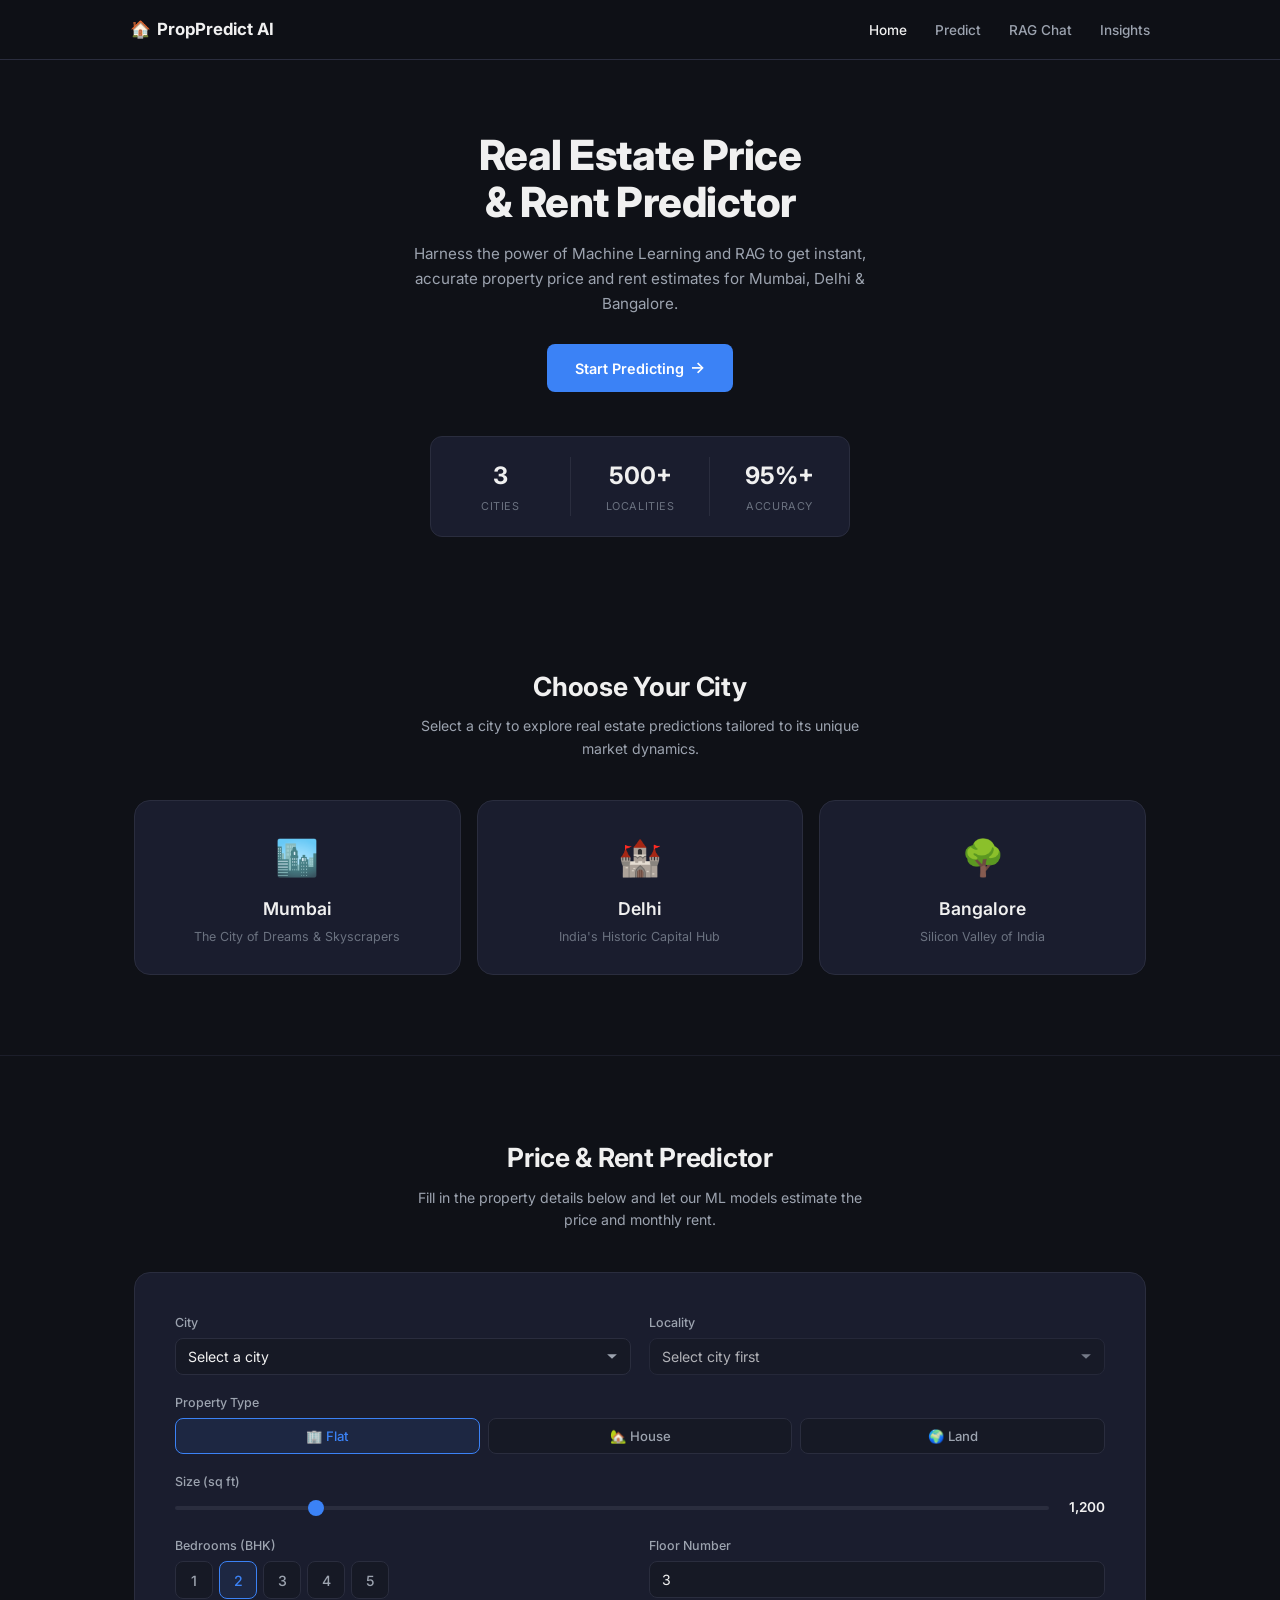
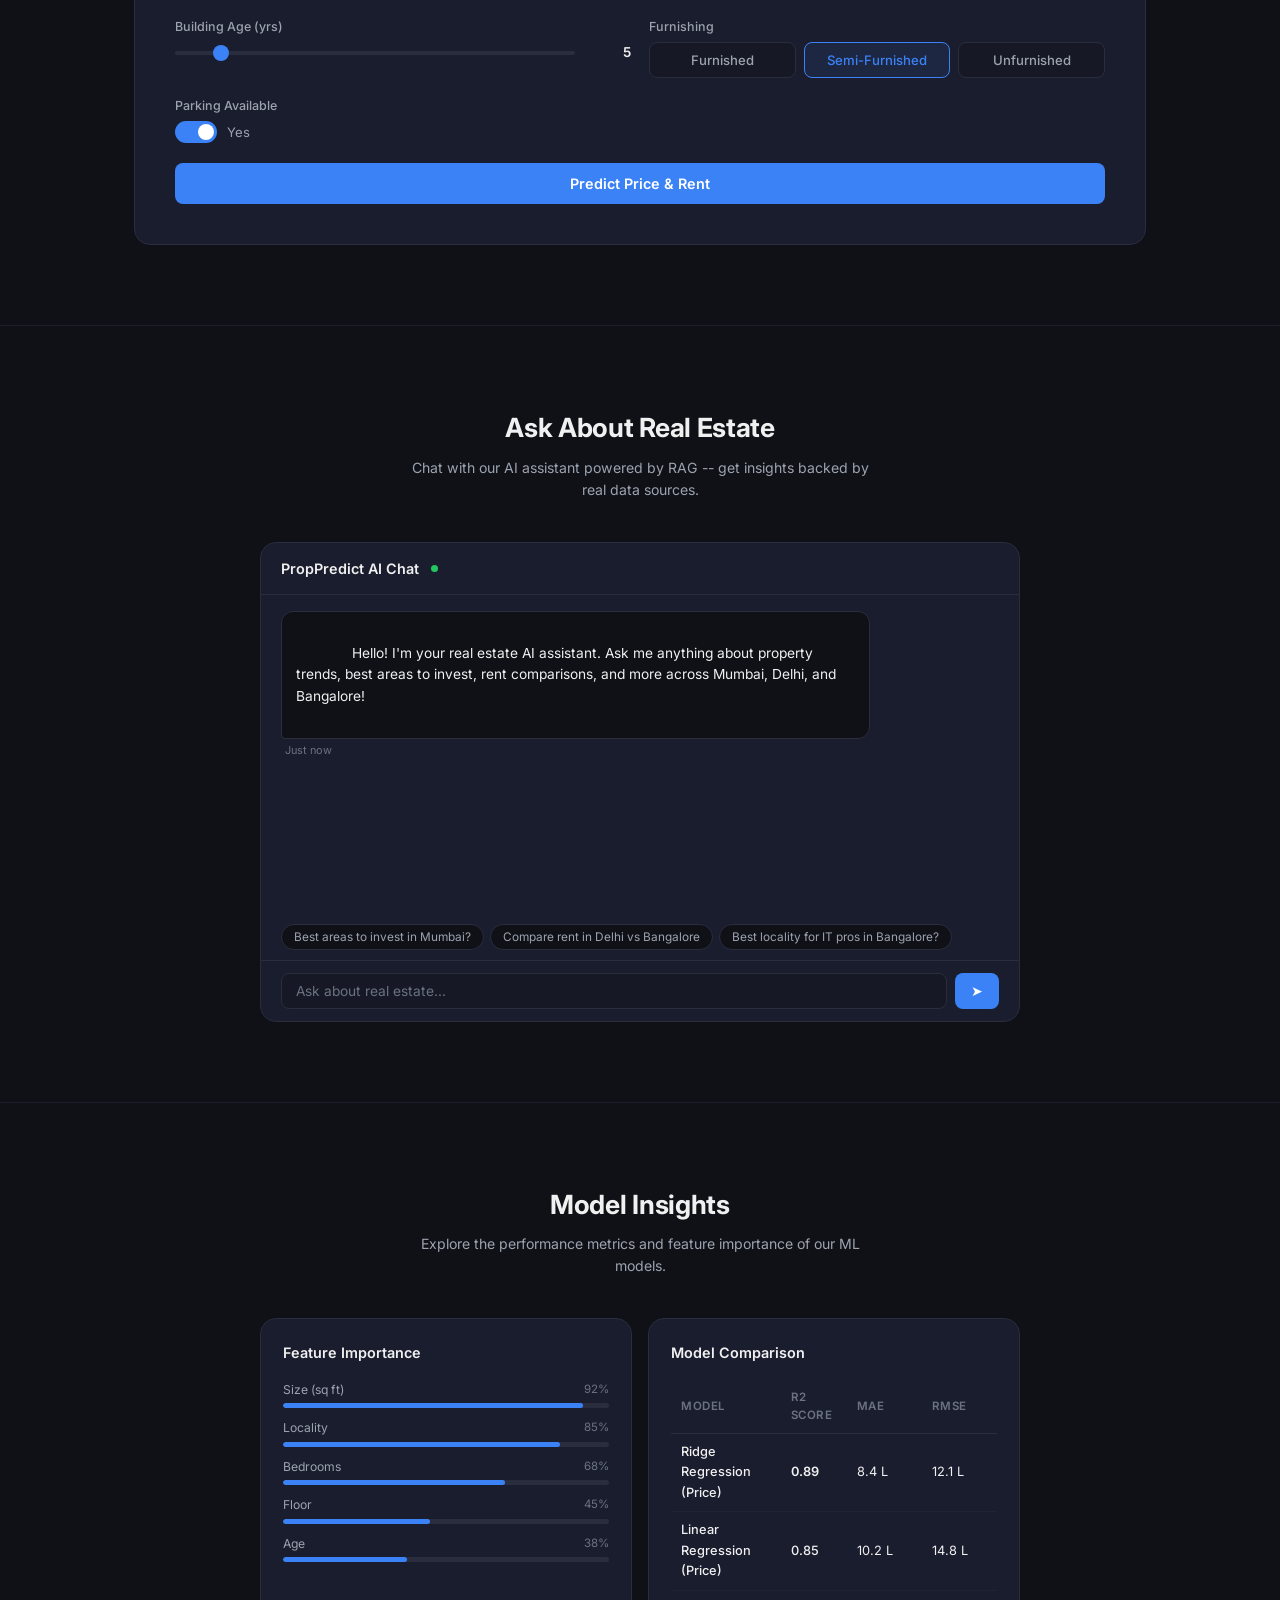
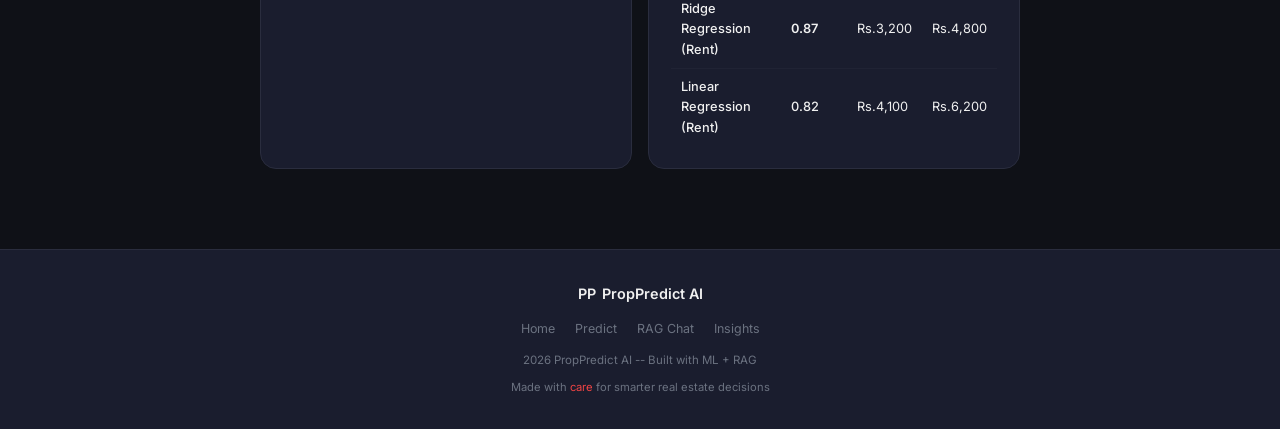
==== public/index.html @ f0f1009b "Updated project - removed old files, added new structure" ====
<!DOCTYPE html>
<html lang="en">
<head>
  <meta charset="UTF-8" />
  <meta name="viewport" content="width=device-width, initial-scale=1.0" />
  <title>PropPredict AI — Real Estate Price & Rent Predictor</title>
  <meta name="description" content="AI-powered real estate price and rent predictions for Mumbai, Delhi, and Bangalore using Machine Learning and RAG technology." />
  <link rel="stylesheet" href="style.css" />
  <link rel="icon" href="data:image/svg+xml,<svg xmlns='http://www.w3.org/2000/svg' viewBox='0 0 100 100'><text y='.9em' font-size='90'>🏠</text></svg>" />
</head>
<body>

  <!-- Animated Background Orbs -->
  <div class="bg-animated">
    <div class="bg-orb"></div>
    <div class="bg-orb"></div>
    <div class="bg-orb"></div>
  </div>

  <!-- ========== NAVIGATION ========== -->
  <nav class="navbar" id="navbar">
    <div class="nav-inner">
      <a href="#home" class="nav-logo">🏠 <span>PropPredict AI</span></a>
      <ul class="nav-links" id="navLinks">
        <li><a href="#home" class="active">Home</a></li>
        <li><a href="#predict">Predict</a></li>
        <li><a href="#chat">RAG Chat</a></li>
        <li><a href="#insights">Insights</a></li>
      </ul>
      <button class="nav-hamburger" id="navHamburger" aria-label="Toggle menu">
        <span></span><span></span><span></span>
      </button>
    </div>
  </nav>

  <!-- ========== HERO ========== -->
  <section class="hero" id="home">
    <div class="hero-content">

      <h1>
        <span class="gradient-text">Real Estate Price<br/>& Rent Predictor</span>
      </h1>
      <p>Harness the power of Machine Learning and RAG to get instant, accurate property price and rent estimates for Mumbai, Delhi &amp; Bangalore.</p>
      <a href="#predict" class="hero-cta">
        Start Predicting
        <span class="arrow">&rarr;</span>
      </a>
      <div class="hero-stats">
        <div class="hero-stat">
          <div class="number">3</div>
          <div class="label">Cities</div>
        </div>
        <div class="hero-stat">
          <div class="number">500+</div>
          <div class="label">Localities</div>
        </div>
        <div class="hero-stat">
          <div class="number">95%+</div>
          <div class="label">Accuracy</div>
        </div>
      </div>
    </div>
  </section>

  <!-- ========== CITY SELECTOR ========== -->
  <section class="section" id="cities">
    <div class="container">
      <h2 class="section-title reveal">Choose Your City</h2>
      <p class="section-subtitle reveal">Select a city to explore real estate predictions tailored to its unique market dynamics.</p>
      <div class="city-cards reveal">
        <div class="city-card" data-city="Mumbai">
          <span class="city-emoji">🏙️</span>
          <div class="city-name">Mumbai</div>
          <div class="city-tagline">The City of Dreams &amp; Skyscrapers</div>
        </div>
        <div class="city-card" data-city="Delhi">
          <span class="city-emoji">🏰</span>
          <div class="city-name">Delhi</div>
          <div class="city-tagline">India's Historic Capital Hub</div>
        </div>
        <div class="city-card" data-city="Bangalore">
          <span class="city-emoji">🌳</span>
          <div class="city-name">Bangalore</div>
          <div class="city-tagline">Silicon Valley of India</div>
        </div>
      </div>
    </div>
  </section>

  <!-- ========== PREDICTOR ========== -->
  <section class="section" id="predict">
    <div class="container">
      <h2 class="section-title reveal">Price & Rent Predictor</h2>
      <p class="section-subtitle reveal">Fill in the property details below and let our ML models estimate the price and monthly rent.</p>

      <div class="predictor-form glass reveal" style="padding: 40px; border-radius: var(--radius-xl);">
        <form id="predictForm" autocomplete="off">
          <div class="form-grid">

            <!-- City -->
            <div class="form-group">
              <label class="form-label" for="citySelect">City</label>
              <select class="form-select" id="citySelect" required>
                <option value="" disabled selected>Select a city</option>
                <option value="Mumbai">Mumbai</option>
                <option value="Delhi">Delhi</option>
                <option value="Bangalore">Bangalore</option>
              </select>
            </div>

            <!-- Locality -->
            <div class="form-group">
              <label class="form-label" for="localitySelect">Locality</label>
              <select class="form-select" id="localitySelect" required disabled>
                <option value="" disabled selected>Select city first</option>
              </select>
            </div>

            <!-- Property Type -->
            <div class="form-group full-width">
              <label class="form-label">Property Type</label>
              <div class="btn-group" id="propertyTypeGroup">
                <button type="button" class="btn-option active" data-value="Flat">🏢 Flat</button>
                <button type="button" class="btn-option" data-value="House">🏡 House</button>
                <button type="button" class="btn-option" data-value="Land">🌍 Land</button>
              </div>
            </div>

            <!-- Size -->
            <div class="form-group full-width">
              <label class="form-label">Size (sq ft)</label>
              <div class="range-wrap">
                <input type="range" class="range-slider" id="sizeSlider" min="500" max="5000" value="1200" step="50" />
                <span class="range-value" id="sizeValue">1200</span>
              </div>
            </div>

            <!-- Bedrooms -->
            <div class="form-group" id="bedroomsGroup">
              <label class="form-label">Bedrooms (BHK)</label>
              <div class="num-btn-group" id="bedroomsButtons">
                <button type="button" class="num-btn" data-value="1">1</button>
                <button type="button" class="num-btn active" data-value="2">2</button>
                <button type="button" class="num-btn" data-value="3">3</button>
                <button type="button" class="num-btn" data-value="4">4</button>
                <button type="button" class="num-btn" data-value="5">5</button>
              </div>
            </div>

            <!-- Floor Number (for Flat) -->
            <div class="form-group" id="floorGroup">
              <label class="form-label" for="floorInput">Floor Number</label>
              <input type="number" class="form-input" id="floorInput" min="0" max="30" value="3" placeholder="e.g. 3" />
            </div>

            <!-- Total Floors (for House) -->
            <div class="form-group" id="totalFloorsGroup" style="display:none">
              <label class="form-label">Total Floors</label>
              <div class="num-btn-group" id="totalFloorsButtons">
                <button type="button" class="num-btn" data-value="1">1</button>
                <button type="button" class="num-btn active" data-value="2">2</button>
                <button type="button" class="num-btn" data-value="3">3</button>
                <button type="button" class="num-btn" data-value="4">4</button>
              </div>
            </div>

            <!-- Age -->
            <div class="form-group" id="ageGroup">
              <label class="form-label">Building Age (yrs)</label>
              <div class="range-wrap">
                <input type="range" class="range-slider" id="ageSlider" min="0" max="50" value="5" step="1" />
                <span class="range-value" id="ageValue">5</span>
              </div>
            </div>

            <!-- Furnishing -->
            <div class="form-group" id="furnishingGroup">
              <label class="form-label">Furnishing</label>
              <div class="btn-group" id="furnishingButtons">
                <button type="button" class="btn-option" data-value="Furnished">Furnished</button>
                <button type="button" class="btn-option active" data-value="Semi-Furnished">Semi-Furnished</button>
                <button type="button" class="btn-option" data-value="Unfurnished">Unfurnished</button>
              </div>
            </div>

            <!-- Parking -->
            <div class="form-group" id="parkingGroup">
              <label class="form-label">Parking Available</label>
              <div class="toggle-switch-wrap">
                <div class="toggle-switch active" id="parkingToggle">
                  <div class="toggle-knob"></div>
                </div>
                <span class="toggle-label" id="parkingLabel">Yes</span>
              </div>
            </div>

          </div>

          <button type="submit" class="predict-btn" id="predictBtn">
            <div class="spinner"></div>
            <span class="btn-text">Predict Price &amp; Rent</span>
          </button>
        </form>

        <!-- Results -->
        <div class="results-container" id="resultsContainer">
          <div class="results-grid">
            <div class="result-card price">
              <div class="result-icon">💰</div>
              <div class="result-label">Estimated Price</div>
              <div class="result-value">Rs.<span id="priceResult">0</span> <span class="result-unit">Lakhs</span></div>
            </div>
            <div class="result-card rent">
              <div class="result-icon">🏠</div>
              <div class="result-label">Monthly Rent</div>
              <div class="result-value">Rs.<span id="rentResult">0</span></div>
            </div>
          </div>
          <div class="result-meta" id="resultMeta"></div>
        </div>
      </div>
    </div>
  </section>

  <!-- ========== RAG CHAT ========== -->
  <section class="section" id="chat">
    <div class="container">
      <h2 class="section-title reveal">Ask About Real Estate</h2>
      <p class="section-subtitle reveal">Chat with our AI assistant powered by RAG -- get insights backed by real data sources.</p>

      <div class="chat-container reveal">
        <div class="chat-header">
          PropPredict AI Chat
          <span class="status-dot"></span>
        </div>

        <div class="chat-messages" id="chatMessages">
          <div class="chat-message ai">
            <div class="message-bubble">
              Hello! I'm your real estate AI assistant. Ask me anything about property trends, best areas to invest, rent comparisons, and more across Mumbai, Delhi, and Bangalore!
            </div>
            <div class="message-time">Just now</div>
          </div>
        </div>

        <div class="typing-indicator" id="typingIndicator">
          <div class="typing-dots">
            <span></span><span></span><span></span>
          </div>
        </div>

        <div class="suggestion-chips" id="suggestionChips">
          <button class="suggestion-chip" data-question="Best areas to invest in Mumbai?">Best areas to invest in Mumbai?</button>
          <button class="suggestion-chip" data-question="Compare rent in Delhi vs Bangalore">Compare rent in Delhi vs Bangalore</button>
          <button class="suggestion-chip" data-question="Which locality in Bangalore for IT professionals?">Best locality for IT pros in Bangalore?</button>
        </div>

        <div class="chat-input-area">
          <input type="text" class="chat-input" id="chatInput" placeholder="Ask about real estate..." autocomplete="off" />
          <button class="chat-send" id="chatSend" aria-label="Send message">&#10148;</button>
        </div>
      </div>
    </div>
  </section>

  <!-- ========== INSIGHTS ========== -->
  <section class="section" id="insights">
    <div class="container">
      <h2 class="section-title reveal">Model Insights</h2>
      <p class="section-subtitle reveal">Explore the performance metrics and feature importance of our ML models.</p>

      <div class="insights-grid reveal">
        <!-- Feature Importance -->
        <div class="insight-card">
          <div class="insight-card-title">Feature Importance</div>
          <div class="feature-bar-list" id="featureBarList">
            <!-- Populated by JS -->
            <div class="feature-bar-item">
              <div class="feature-bar-label">
                <span class="feature-bar-name">Size (sq ft)</span>
                <span class="feature-bar-value">92%</span>
              </div>
              <div class="feature-bar-track"><div class="feature-bar-fill" data-width="92"></div></div>
            </div>
            <div class="feature-bar-item">
              <div class="feature-bar-label">
                <span class="feature-bar-name">Locality</span>
                <span class="feature-bar-value">85%</span>
              </div>
              <div class="feature-bar-track"><div class="feature-bar-fill" data-width="85"></div></div>
            </div>
            <div class="feature-bar-item">
              <div class="feature-bar-label">
                <span class="feature-bar-name">Bedrooms</span>
                <span class="feature-bar-value">68%</span>
              </div>
              <div class="feature-bar-track"><div class="feature-bar-fill" data-width="68"></div></div>
            </div>
            <div class="feature-bar-item">
              <div class="feature-bar-label">
                <span class="feature-bar-name">Floor</span>
                <span class="feature-bar-value">45%</span>
              </div>
              <div class="feature-bar-track"><div class="feature-bar-fill" data-width="45"></div></div>
            </div>
            <div class="feature-bar-item">
              <div class="feature-bar-label">
                <span class="feature-bar-name">Age</span>
                <span class="feature-bar-value">38%</span>
              </div>
              <div class="feature-bar-track"><div class="feature-bar-fill" data-width="38"></div></div>
            </div>
          </div>
        </div>

        <!-- Model Comparison -->
        <div class="insight-card">
          <div class="insight-card-title">Model Comparison</div>
          <div class="model-table-wrap">
            <table class="model-table" id="modelTable">
              <thead>
                <tr>
                  <th>Model</th>
                  <th>R2 Score</th>
                  <th>MAE</th>
                  <th>RMSE</th>
                </tr>
              </thead>
              <tbody>
                <tr>
                  <td class="model-name">Ridge Regression (Price)</td>
                  <td class="metric-good">0.89</td>
                  <td>8.4 L</td>
                  <td>12.1 L</td>
                </tr>
                <tr>
                  <td class="model-name">Linear Regression (Price)</td>
                  <td class="metric-ok">0.85</td>
                  <td>10.2 L</td>
                  <td>14.8 L</td>
                </tr>
                <tr>
                  <td class="model-name">Ridge Regression (Rent)</td>
                  <td class="metric-good">0.87</td>
                  <td>Rs.3,200</td>
                  <td>Rs.4,800</td>
                </tr>
                <tr>
                  <td class="model-name">Linear Regression (Rent)</td>
                  <td class="metric-ok">0.82</td>
                  <td>Rs.4,100</td>
                  <td>Rs.6,200</td>
                </tr>
              </tbody>
            </table>
          </div>
        </div>
      </div>
    </div>
  </section>

  <!-- ========== FOOTER ========== -->
  <footer class="footer">
    <div class="container">
      <div class="footer-inner">
        <div class="footer-brand">PP <span>PropPredict AI</span></div>
        <ul class="footer-links">
          <li><a href="#home">Home</a></li>
          <li><a href="#predict">Predict</a></li>
          <li><a href="#chat">RAG Chat</a></li>
          <li><a href="#insights">Insights</a></li>
        </ul>
        <div class="footer-copy">2026 PropPredict AI -- Built with ML + RAG</div>
        <div class="footer-love">Made with <span class="heart">care</span> for smarter real estate decisions</div>
      </div>
    </div>
  </footer>

  <!-- Toast Container -->
  <div class="toast-container" id="toastContainer"></div>

  <script src="script.js"></script>
</body>
</html>
---- public/style.css ----
/* ============================================
   PropPredict AI — Professional Dark + White
   Clean, minimal, no glow/gradients
   ============================================ */
@import url('https://fonts.googleapis.com/css2?family=Inter:wght@300;400;500;600;700;800&display=swap');

:root {
  --bg: #0f1117;
  --bg-card: #1a1d2e;
  --bg-card-hover: #20243a;
  --bg-input: #161925;
  --border: #2a2d3e;
  --border-hover: #3a3d4e;
  --text: #f0f0f0;
  --text-2: #9ca3af;
  --text-3: #6b7280;
  --accent: #3b82f6;
  --accent-hover: #2563eb;
  --accent-bg: rgba(59,130,246,0.1);
  --green: #22c55e;
  --yellow: #eab308;
  --red: #ef4444;
  --r-sm: 8px;
  --r-md: 12px;
  --r-lg: 16px;
  --nav-h: 60px;
  --max-w: 1060px;
  --tr: 0.18s ease;
}

*, *::before, *::after { margin:0; padding:0; box-sizing:border-box; }
html { scroll-behavior:smooth; scroll-padding-top:var(--nav-h); }

body {
  font-family:'Inter',-apple-system,BlinkMacSystemFont,sans-serif;
  background:var(--bg);
  color:var(--text);
  line-height:1.6;
  overflow-x:hidden;
}

::-webkit-scrollbar { width:5px; }
::-webkit-scrollbar-track { background:transparent; }
::-webkit-scrollbar-thumb { background:#2a2d3e; border-radius:3px; }

/* Hide animated bg orbs */
.bg-animated { position:fixed; inset:0; z-index:0; pointer-events:none; background:var(--bg); }
.bg-orb { display:none; }

/* Utility */
.container { max-width:var(--max-w); margin:0 auto; padding:0 24px; }
.section { position:relative; z-index:1; padding:80px 0; }
.section + .section { border-top:1px solid rgba(42,45,62,0.5); }
.section-title { font-size:1.65rem; font-weight:700; text-align:center; margin-bottom:8px; color:var(--text); letter-spacing:-0.3px; }
.section-subtitle { text-align:center; color:var(--text-2); font-size:0.88rem; margin-bottom:40px; max-width:480px; margin-left:auto; margin-right:auto; line-height:1.6; }

.reveal { opacity:0; transform:translateY(16px); transition:opacity 0.4s ease, transform 0.4s ease; }
.reveal.visible { opacity:1; transform:translateY(0); }

/* ========== NAVBAR ========== */
.navbar {
  position:fixed; top:0; left:0; right:0;
  height:var(--nav-h);
  background:rgba(15,17,23,0.92);
  border-bottom:1px solid var(--border);
  z-index:1000;
  display:flex; align-items:center;
  transition:background var(--tr);
}
.navbar.scrolled { background:rgba(15,17,23,0.98); }

.nav-inner {
  max-width:var(--max-w); margin:0 auto; padding:0 20px;
  width:100%; display:flex; align-items:center; justify-content:space-between;
}

.nav-logo {
  font-size:1.05rem; font-weight:700; color:var(--text);
  text-decoration:none; display:flex; align-items:center; gap:6px;
}
.nav-logo span { color:var(--text); }

.nav-links { display:flex; gap:28px; list-style:none; }
.nav-links a {
  color:var(--text-2); text-decoration:none; font-size:0.85rem;
  font-weight:500; transition:color var(--tr); padding:4px 0;
}
.nav-links a:hover, .nav-links a.active { color:var(--text); }

.nav-hamburger {
  display:none; flex-direction:column; gap:4px;
  cursor:pointer; background:none; border:none; padding:4px;
}
.nav-hamburger span { width:20px; height:2px; background:var(--text-2); }

/* ========== HERO ========== */
.hero {
  padding-top:calc(var(--nav-h) + 72px);
  padding-bottom:48px;
  text-align:center;
  position:relative; z-index:1;
}

.hero-content { max-width:600px; margin:0 auto; padding:0 20px; }

.hero-badge {
  display:inline-flex; align-items:center; gap:6px;
  padding:5px 14px; background:var(--accent-bg);
  border:1px solid rgba(59,130,246,0.25);
  border-radius:20px; font-size:0.75rem; font-weight:500; color:var(--accent);
  margin-bottom:20px;
}
.hero-badge .dot {
  width:6px; height:6px; background:var(--accent); border-radius:50%;
}

.hero h1, .gradient-text {
  font-size:2.6rem; font-weight:800; line-height:1.12;
  margin-bottom:16px; color:var(--text); letter-spacing:-0.5px;
  background:none; -webkit-text-fill-color:var(--text);
}

.hero p {
  font-size:0.95rem; color:var(--text-2); max-width:460px;
  margin:0 auto 28px; line-height:1.65;
}

.hero-cta {
  display:inline-flex; align-items:center; gap:6px;
  padding:11px 28px; background:var(--accent); color:#fff;
  font-weight:600; font-size:0.9rem; border:none; border-radius:var(--r-sm);
  cursor:pointer; text-decoration:none; transition:background var(--tr);
}
.hero-cta:hover { background:var(--accent-hover); }
.hero-cta .arrow { font-size:1rem; }

.hero-stats {
  display:flex; justify-content:center; gap:0; margin-top:44px;
  background:var(--bg-card); border:1px solid var(--border);
  border-radius:var(--r-md); padding:20px 0; max-width:420px; margin-left:auto; margin-right:auto;
}
.hero-stat {
  text-align:center; flex:1;
  border-right:1px solid var(--border);
}
.hero-stat:last-child { border-right:none; }
.hero-stat .number { font-size:1.5rem; font-weight:700; color:var(--text); }
.hero-stat .label { font-size:0.68rem; color:var(--text-3); margin-top:3px; text-transform:uppercase; letter-spacing:0.6px; }

/* ========== CITY CARDS ========== */
.city-cards { display:grid; grid-template-columns:repeat(3,1fr); gap:16px; }

.city-card {
  background:var(--bg-card); border:1px solid var(--border);
  border-radius:var(--r-lg); padding:28px 20px; text-align:center;
  cursor:pointer; transition:border-color var(--tr), background var(--tr);
}
.city-card:hover { border-color:var(--border-hover); background:var(--bg-card-hover); }
.city-card.selected { border-color:var(--accent); background:var(--accent-bg); }

.city-emoji { font-size:2.2rem; display:block; margin-bottom:10px; }
.city-name { font-size:1.1rem; font-weight:600; color:var(--text); margin-bottom:3px; }
.city-tagline { font-size:0.78rem; color:var(--text-3); }

/* ========== PREDICTOR FORM ========== */
.predictor-form, .glass {
  background:var(--bg-card) !important;
  border:1px solid var(--border) !important;
  backdrop-filter:none !important;
  -webkit-backdrop-filter:none !important;
  border-radius:var(--r-lg) !important;
}

.form-grid { display:grid; grid-template-columns:1fr 1fr; gap:18px; }
.form-group { display:flex; flex-direction:column; gap:5px; }
.form-group.full-width { grid-column:1/-1; }

.form-label { font-size:0.78rem; font-weight:500; color:var(--text-2); }

.form-select, .form-input {
  background:var(--bg-input); border:1px solid var(--border);
  border-radius:var(--r-sm); padding:9px 12px; color:var(--text);
  font-family:inherit; font-size:0.88rem; outline:none;
  transition:border-color var(--tr); width:100%;
  -webkit-appearance:none; appearance:none;
}
.form-select { background-image:url("data:image/svg+xml,%3Csvg xmlns='http://www.w3.org/2000/svg' width='12' height='12' fill='%239ca3af' viewBox='0 0 16 16'%3E%3Cpath d='M1.5 5.5l6.5 6 6.5-6'/%3E%3C/svg%3E"); background-repeat:no-repeat; background-position:right 12px center; padding-right:32px; }
.form-select:focus, .form-input:focus { border-color:var(--accent); }
.form-select option { background:var(--bg-card); color:var(--text); }

/* Button groups */
.btn-group { display:flex; gap:8px; }
.btn-option {
  flex:1; padding:9px 14px; background:var(--bg-input);
  border:1px solid var(--border); border-radius:var(--r-sm);
  color:var(--text-2); font-size:0.82rem; font-weight:500;
  cursor:pointer; text-align:center; transition:border-color var(--tr), color var(--tr);
  font-family:inherit;
}
.btn-option:hover { border-color:var(--border-hover); }
.btn-option.active { border-color:var(--accent); color:var(--accent); background:var(--accent-bg); }

/* Number buttons */
.num-btn-group { display:flex; gap:6px; }
.num-btn {
  width:38px; height:38px; display:flex; align-items:center; justify-content:center;
  background:var(--bg-input); border:1px solid var(--border);
  border-radius:var(--r-sm); color:var(--text-2); font-size:0.88rem;
  font-weight:500; cursor:pointer; transition:border-color var(--tr), color var(--tr);
  font-family:inherit;
}
.num-btn:hover { border-color:var(--border-hover); }
.num-btn.active { border-color:var(--accent); color:var(--accent); background:var(--accent-bg); }

/* Range slider */
.range-wrap { display:flex; align-items:center; gap:12px; }
.range-slider {
  flex:1; -webkit-appearance:none; appearance:none;
  height:4px; background:var(--border); border-radius:2px; outline:none;
}
.range-slider::-webkit-slider-thumb {
  -webkit-appearance:none; width:16px; height:16px;
  border-radius:50%; background:var(--accent); cursor:pointer;
}
.range-slider::-moz-range-thumb {
  width:16px; height:16px; border-radius:50%;
  background:var(--accent); cursor:pointer; border:none;
}
.range-value { font-size:0.85rem; font-weight:600; color:var(--text); min-width:44px; text-align:right; }

/* Toggle switch */
.toggle-switch-wrap { display:flex; align-items:center; gap:10px; }
.toggle-switch {
  width:42px; height:22px; background:var(--border);
  border-radius:11px; cursor:pointer; position:relative;
  transition:background var(--tr);
}
.toggle-switch.active { background:var(--accent); }
.toggle-knob {
  position:absolute; width:16px; height:16px; top:3px; left:3px;
  background:var(--text-2); border-radius:50%;
  transition:transform var(--tr), background var(--tr);
}
.toggle-switch.active .toggle-knob { transform:translateX(20px); background:#fff; }
.toggle-label { font-size:0.82rem; color:var(--text-2); }

/* Predict button */
.predict-btn {
  display:flex; align-items:center; justify-content:center; gap:8px;
  width:100%; padding:12px; margin-top:20px;
  background:var(--accent); color:#fff;
  font-weight:600; font-size:0.9rem; border:none; border-radius:var(--r-sm);
  cursor:pointer; font-family:inherit; transition:background var(--tr);
}
.predict-btn:hover { background:var(--accent-hover); }
.predict-btn:disabled { opacity:0.5; cursor:not-allowed; }

.predict-btn .spinner {
  display:none; width:16px; height:16px;
  border:2px solid rgba(255,255,255,0.3); border-top-color:#fff;
  border-radius:50%; animation:spin 0.6s linear infinite;
}
.predict-btn.loading .spinner { display:inline-block; }
.predict-btn.loading .btn-text { opacity:0.7; }
@keyframes spin { to { transform:rotate(360deg); } }

/* ========== RESULTS ========== */
.results-container { display:none; margin-top:28px; }
.results-container.show { display:block; }

.results-grid { display:grid; grid-template-columns:1fr 1fr; gap:14px; }

.result-card {
  background:var(--bg); border:1px solid var(--border);
  border-radius:var(--r-md); padding:28px 24px; text-align:center;
  border-top:2px solid var(--accent);
}
.result-card.rent { border-top-color:var(--green); }
.result-icon { font-size:1.4rem; margin-bottom:8px; }
.result-label { font-size:0.76rem; color:var(--text-3); margin-bottom:6px; text-transform:uppercase; letter-spacing:0.6px; font-weight:500; }
.result-value { font-size:1.8rem; font-weight:700; color:var(--text); }
.result-unit { font-size:0.85rem; font-weight:400; color:var(--text-2); }
.result-meta { text-align:center; margin-top:16px; font-size:0.76rem; color:var(--text-3); padding:10px; background:var(--bg-card); border-radius:var(--r-sm); border:1px solid var(--border); }

/* ========== CHAT ========== */
.chat-container {
  background:var(--bg-card); border:1px solid var(--border);
  border-radius:var(--r-lg); overflow:hidden;
  max-width:760px; margin:0 auto;
  display:flex; flex-direction:column; height:480px;
}

.chat-header {
  padding:14px 20px; border-bottom:1px solid var(--border);
  font-weight:600; font-size:0.9rem; color:var(--text);
  display:flex; align-items:center; gap:8px;
}
.status-dot { width:7px; height:7px; background:var(--green); border-radius:50%; margin-left:4px; }

.chat-messages { flex:1; overflow-y:auto; padding:16px 20px; display:flex; flex-direction:column; gap:12px; }

.chat-message { max-width:82%; }
.chat-message.user { align-self:flex-end; }
.chat-message.ai { align-self:flex-start; }

.message-bubble { padding:10px 14px; border-radius:var(--r-md); font-size:0.86rem; white-space:pre-wrap; word-wrap:break-word; line-height:1.55; }
.chat-message.user .message-bubble { background:var(--accent); color:#fff; border-bottom-right-radius:4px; }
.chat-message.ai .message-bubble { background:var(--bg); border:1px solid var(--border); color:var(--text); border-bottom-left-radius:4px; }

.message-time { font-size:0.68rem; color:var(--text-3); margin-top:3px; padding:0 4px; }
.chat-message.user .message-time { text-align:right; }

/* Sources */
.message-sources { margin-top:6px; }
.sources-toggle {
  background:none; border:none; color:var(--text-3); font-size:0.72rem;
  cursor:pointer; font-family:inherit; padding:2px 4px; transition:color var(--tr);
  display:flex; align-items:center; gap:4px;
}
.sources-toggle:hover { color:var(--text-2); }
.sources-toggle .chevron { font-size:0.6rem; transition:transform var(--tr); }
.sources-toggle.open .chevron { transform:rotate(180deg); }

.sources-list {
  display:none; margin-top:4px; padding:8px 10px;
  background:rgba(0,0,0,0.25); border-radius:var(--r-sm);
  font-size:0.72rem; color:var(--text-3);
}
.sources-list.show { display:block; }
.source-item { padding:4px 0; border-bottom:1px solid rgba(255,255,255,0.04); }
.source-item:last-child { border-bottom:none; }
.source-file { font-weight:500; color:var(--text-2); }
.source-score { margin-left:8px; color:var(--text-3); }

/* Typing indicator */
.typing-indicator { display:none; align-self:flex-start; padding:10px 14px; background:var(--bg); border:1px solid var(--border); border-radius:var(--r-md); border-bottom-left-radius:4px; margin-top:4px; }
.typing-indicator.show { display:flex; }
.typing-dots { display:flex; gap:4px; align-items:center; }
.typing-dots span {
  width:5px; height:5px; background:var(--text-3); border-radius:50%;
  animation:bounce 1.2s ease-in-out infinite;
}
.typing-dots span:nth-child(2) { animation-delay:0.15s; }
.typing-dots span:nth-child(3) { animation-delay:0.3s; }
@keyframes bounce {
  0%,60%,100% { transform:translateY(0); opacity:0.4; }
  30% { transform:translateY(-3px); opacity:1; }
}

/* Suggestions */
.suggestion-chips { display:flex; flex-wrap:wrap; gap:6px; padding:0 20px; margin-bottom:10px; }
.suggestion-chip {
  padding:5px 12px; background:var(--bg);
  border:1px solid var(--border); border-radius:20px;
  font-size:0.74rem; color:var(--text-2); cursor:pointer;
  font-family:inherit; transition:border-color var(--tr), color var(--tr);
}
.suggestion-chip:hover { border-color:var(--border-hover); color:var(--text); }

/* Chat input */
.chat-input-area { display:flex; gap:8px; padding:12px 20px; border-top:1px solid var(--border); }
.chat-input {
  flex:1; padding:9px 14px; background:var(--bg-input);
  border:1px solid var(--border); border-radius:var(--r-sm);
  color:var(--text); font-family:inherit; font-size:0.86rem;
  outline:none; transition:border-color var(--tr);
}
.chat-input:focus { border-color:var(--accent); }
.chat-input::placeholder { color:var(--text-3); }

.chat-send {
  padding:9px 16px; background:var(--accent); color:#fff;
  border:none; border-radius:var(--r-sm); font-size:0.9rem;
  cursor:pointer; font-family:inherit; transition:background var(--tr);
}
.chat-send:hover { background:var(--accent-hover); }

/* ========== INSIGHTS ========== */
.insights-grid { display:grid; grid-template-columns:1fr 1fr; gap:16px; max-width:760px; margin:0 auto; }

.insight-card {
  background:var(--bg-card); border:1px solid var(--border);
  border-radius:var(--r-lg); padding:22px;
}
.insight-card-title { font-size:0.9rem; font-weight:600; margin-bottom:16px; color:var(--text); }

/* Feature importance bars */
.feature-bar-list { display:flex; flex-direction:column; gap:10px; }
.feature-bar-item { }
.feature-bar-label { display:flex; justify-content:space-between; margin-bottom:4px; }
.feature-bar-name { font-size:0.76rem; color:var(--text-2); overflow:hidden; text-overflow:ellipsis; white-space:nowrap; }
.feature-bar-value { font-size:0.72rem; color:var(--text-3); }
.feature-bar-track { height:5px; background:var(--border); border-radius:3px; overflow:hidden; }
.feature-bar-fill { height:100%; width:0; background:var(--accent); border-radius:3px; transition:width 0.8s ease; }

/* Model table */
.model-table-wrap { overflow-x:auto; }
.model-table { width:100%; border-collapse:collapse; font-size:0.8rem; }
.model-table th {
  padding:8px 10px; text-align:left; font-weight:600; color:var(--text-3);
  border-bottom:1px solid var(--border); font-size:0.72rem;
  text-transform:uppercase; letter-spacing:0.5px;
}
.model-table td { padding:8px 10px; color:var(--text); border-bottom:1px solid rgba(42,45,62,0.4); }
.model-table tr:last-child td { border-bottom:none; }
.model-name { font-weight:500; }
.metric-good { color:var(--green); font-weight:600; }
.metric-ok { color:var(--yellow); font-weight:500; }

/* ========== FOOTER ========== */
.footer { position:relative; z-index:1; padding:32px 0; border-top:1px solid var(--border); background:var(--bg-card); }
.footer-inner {
  max-width:var(--max-w); margin:0 auto; padding:0 24px;
  display:flex; flex-direction:column; align-items:center; gap:10px;
}
.footer-brand { font-size:0.9rem; font-weight:600; color:var(--text); display:flex; align-items:center; gap:6px; }
.footer-brand span { color:var(--text); }

.footer-links { display:flex; gap:20px; list-style:none; }
.footer-links a { color:var(--text-3); text-decoration:none; font-size:0.78rem; transition:color var(--tr); }
.footer-links a:hover { color:var(--text-2); }

.footer-copy { font-size:0.72rem; color:var(--text-3); }
.footer-love { font-size:0.7rem; color:var(--text-3); }
.heart { color:var(--red); }

/* ========== TOASTS ========== */
.toast-container { position:fixed; top:72px; right:16px; z-index:2000; display:flex; flex-direction:column; gap:6px; }
.toast {
  padding:10px 16px; background:var(--bg-card); border:1px solid var(--border);
  border-radius:var(--r-sm); font-size:0.82rem; color:var(--text);
  max-width:300px; animation:toastIn 0.25s ease;
}
.toast.success { border-left:3px solid var(--green); }
.toast.error { border-left:3px solid var(--red); }
.toast.warning { border-left:3px solid var(--yellow); }
.toast.info { border-left:3px solid var(--accent); }

.toast.fade-out { animation:fadeOut 0.3s ease forwards; }

@keyframes toastIn { from { opacity:0; transform:translateX(16px); } to { opacity:1; transform:translateX(0); } }
@keyframes fadeOut { from { opacity:1; } to { opacity:0; transform:translateY(-8px); } }

/* ========== RESPONSIVE ========== */
@media (max-width:768px) {
  .hero h1, .gradient-text { font-size:1.8rem; }
  .hero-stats { gap:20px; }
  .city-cards { grid-template-columns:1fr; }
  .form-grid { grid-template-columns:1fr; }
  .results-grid { grid-template-columns:1fr; }
  .insights-grid { grid-template-columns:1fr; }

  .nav-links { display:none; }
  .nav-links.open {
    display:flex; flex-direction:column; position:absolute;
    top:var(--nav-h); left:0; right:0; background:var(--bg-card);
    border-bottom:1px solid var(--border); padding:12px 20px; gap:12px;
  }
  .nav-hamburger { display:flex; }
  .chat-container { height:420px; }
}

@media (max-width:480px) {
  .hero h1, .gradient-text { font-size:1.5rem; }
  .hero p { font-size:0.88rem; }
  .section { padding:52px 0; }
  .section-title { font-size:1.3rem; }
  .btn-group { flex-direction:column; }
}
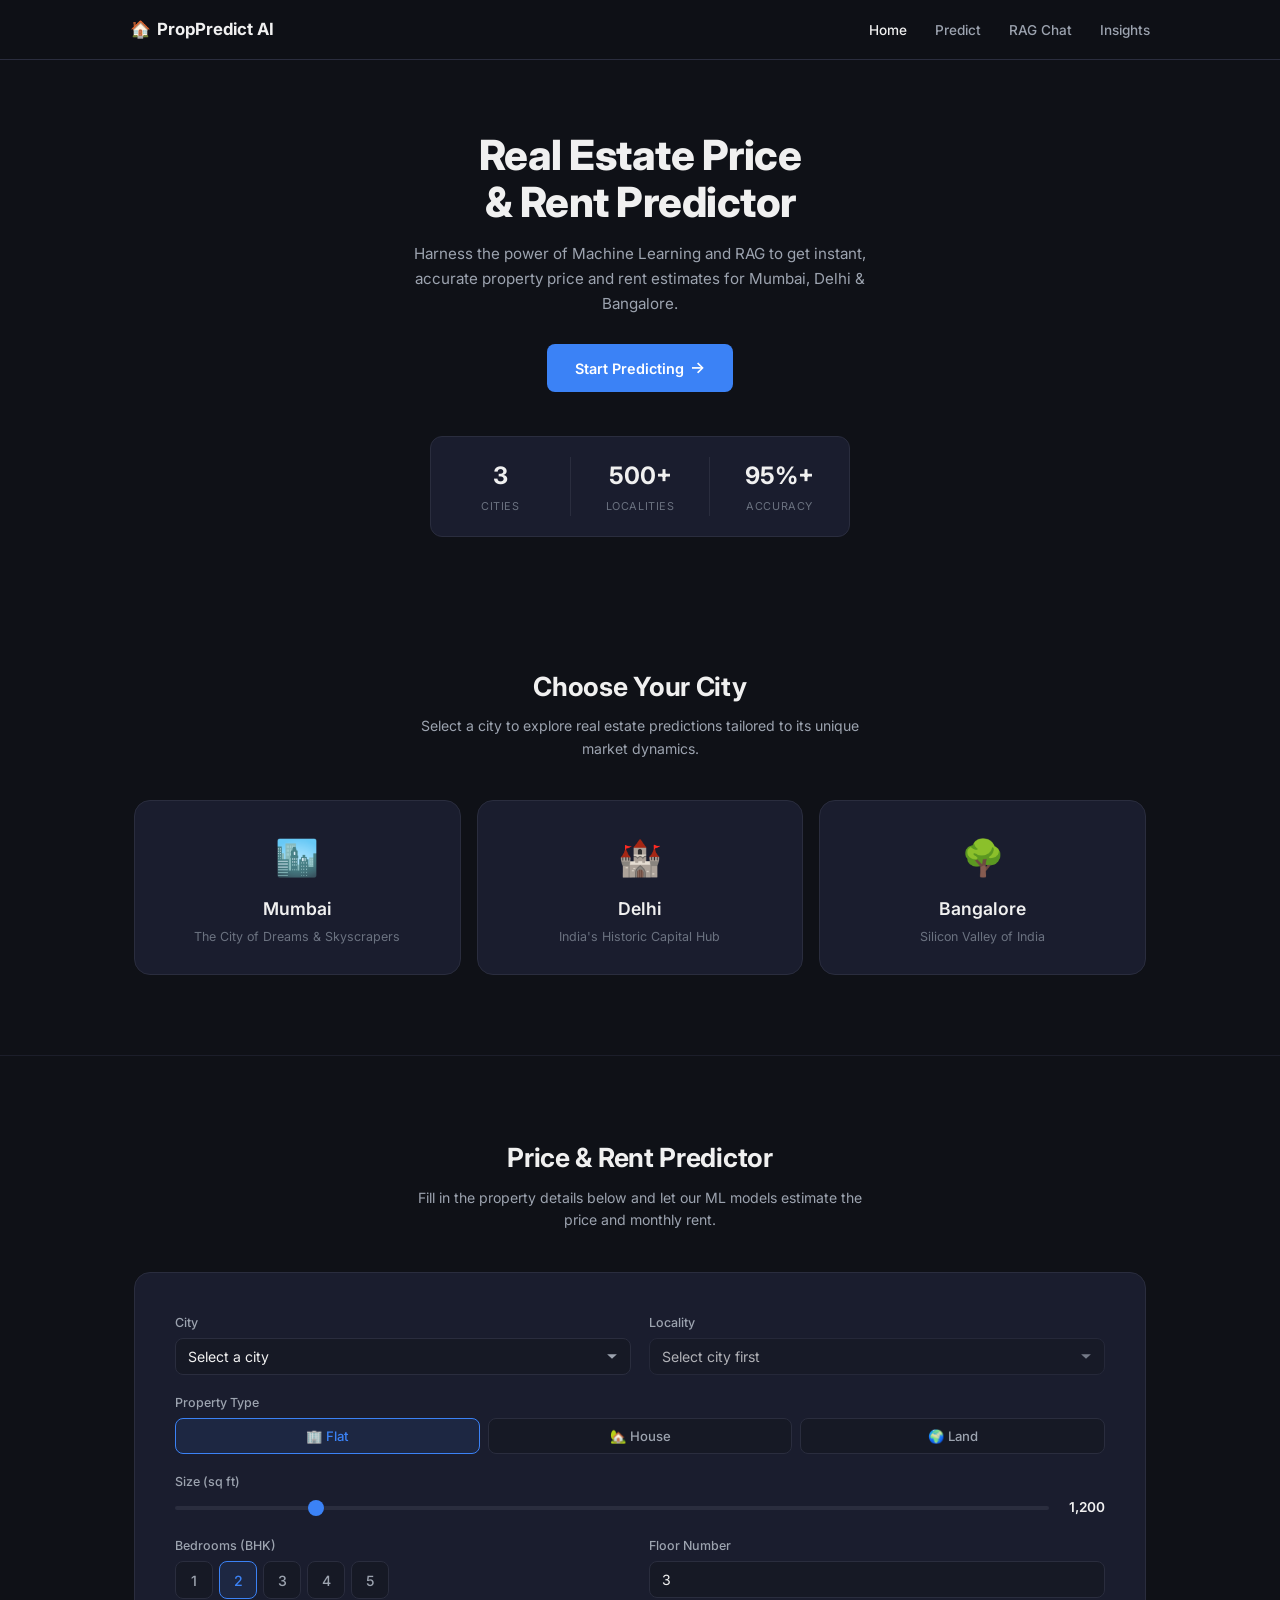
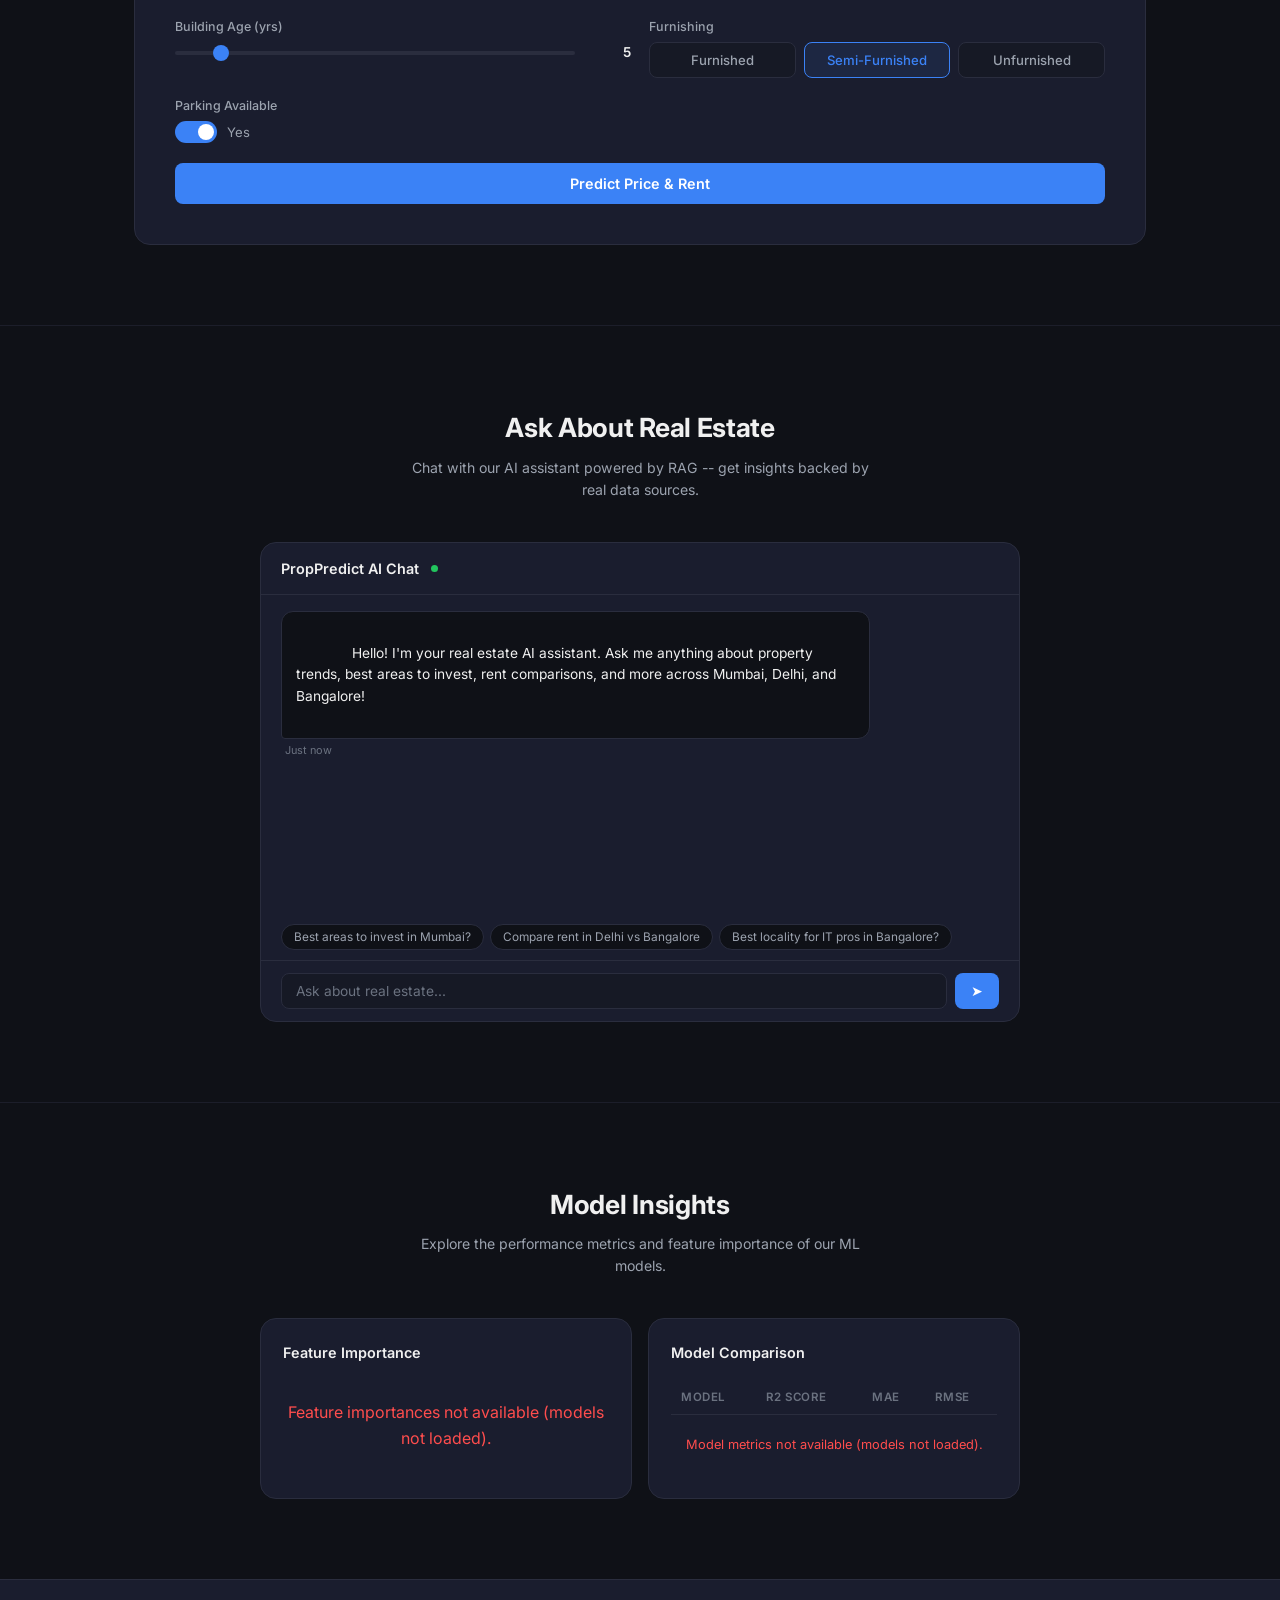
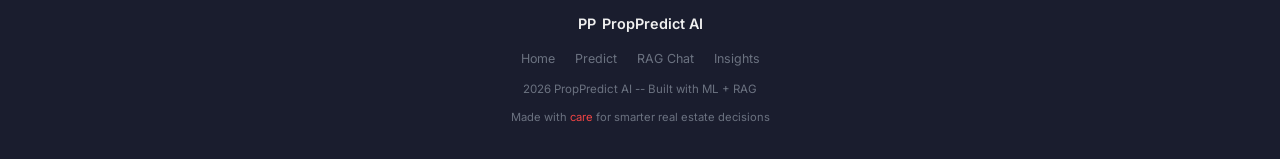
==== commit 9f4f396e: "Table Fixing" ====
--- a/public/index.html
+++ b/public/index.html
@@ -275,40 +275,8 @@
           <div class="insight-card-title">Feature Importance</div>
           <div class="feature-bar-list" id="featureBarList">
             <!-- Populated by JS -->
-            <div class="feature-bar-item">
-              <div class="feature-bar-label">
-                <span class="feature-bar-name">Size (sq ft)</span>
-                <span class="feature-bar-value">92%</span>
-              </div>
-              <div class="feature-bar-track"><div class="feature-bar-fill" data-width="92"></div></div>
-            </div>
-            <div class="feature-bar-item">
-              <div class="feature-bar-label">
-                <span class="feature-bar-name">Locality</span>
-                <span class="feature-bar-value">85%</span>
-              </div>
-              <div class="feature-bar-track"><div class="feature-bar-fill" data-width="85"></div></div>
-            </div>
-            <div class="feature-bar-item">
-              <div class="feature-bar-label">
-                <span class="feature-bar-name">Bedrooms</span>
-                <span class="feature-bar-value">68%</span>
-              </div>
-              <div class="feature-bar-track"><div class="feature-bar-fill" data-width="68"></div></div>
-            </div>
-            <div class="feature-bar-item">
-              <div class="feature-bar-label">
-                <span class="feature-bar-name">Floor</span>
-                <span class="feature-bar-value">45%</span>
-              </div>
-              <div class="feature-bar-track"><div class="feature-bar-fill" data-width="45"></div></div>
-            </div>
-            <div class="feature-bar-item">
-              <div class="feature-bar-label">
-                <span class="feature-bar-name">Age</span>
-                <span class="feature-bar-value">38%</span>
-              </div>
-              <div class="feature-bar-track"><div class="feature-bar-fill" data-width="38"></div></div>
+            <div style="color: var(--text-secondary); text-align: center; padding: 20px 0;">
+              Loading feature importances...
             </div>
           </div>
         </div>
@@ -328,28 +296,9 @@
               </thead>
               <tbody>
                 <tr>
-                  <td class="model-name">Ridge Regression (Price)</td>
-                  <td class="metric-good">0.89</td>
-                  <td>8.4 L</td>
-                  <td>12.1 L</td>
-                </tr>
-                <tr>
-                  <td class="model-name">Linear Regression (Price)</td>
-                  <td class="metric-ok">0.85</td>
-                  <td>10.2 L</td>
-                  <td>14.8 L</td>
-                </tr>
-                <tr>
-                  <td class="model-name">Ridge Regression (Rent)</td>
-                  <td class="metric-good">0.87</td>
-                  <td>Rs.3,200</td>
-                  <td>Rs.4,800</td>
-                </tr>
-                <tr>
-                  <td class="model-name">Linear Regression (Rent)</td>
-                  <td class="metric-ok">0.82</td>
-                  <td>Rs.4,100</td>
-                  <td>Rs.6,200</td>
+                  <td colspan="4" style="text-align: center; color: var(--text-secondary); padding: 20px 0;">
+                    Loading model metrics...
+                  </td>
                 </tr>
               </tbody>
             </table>
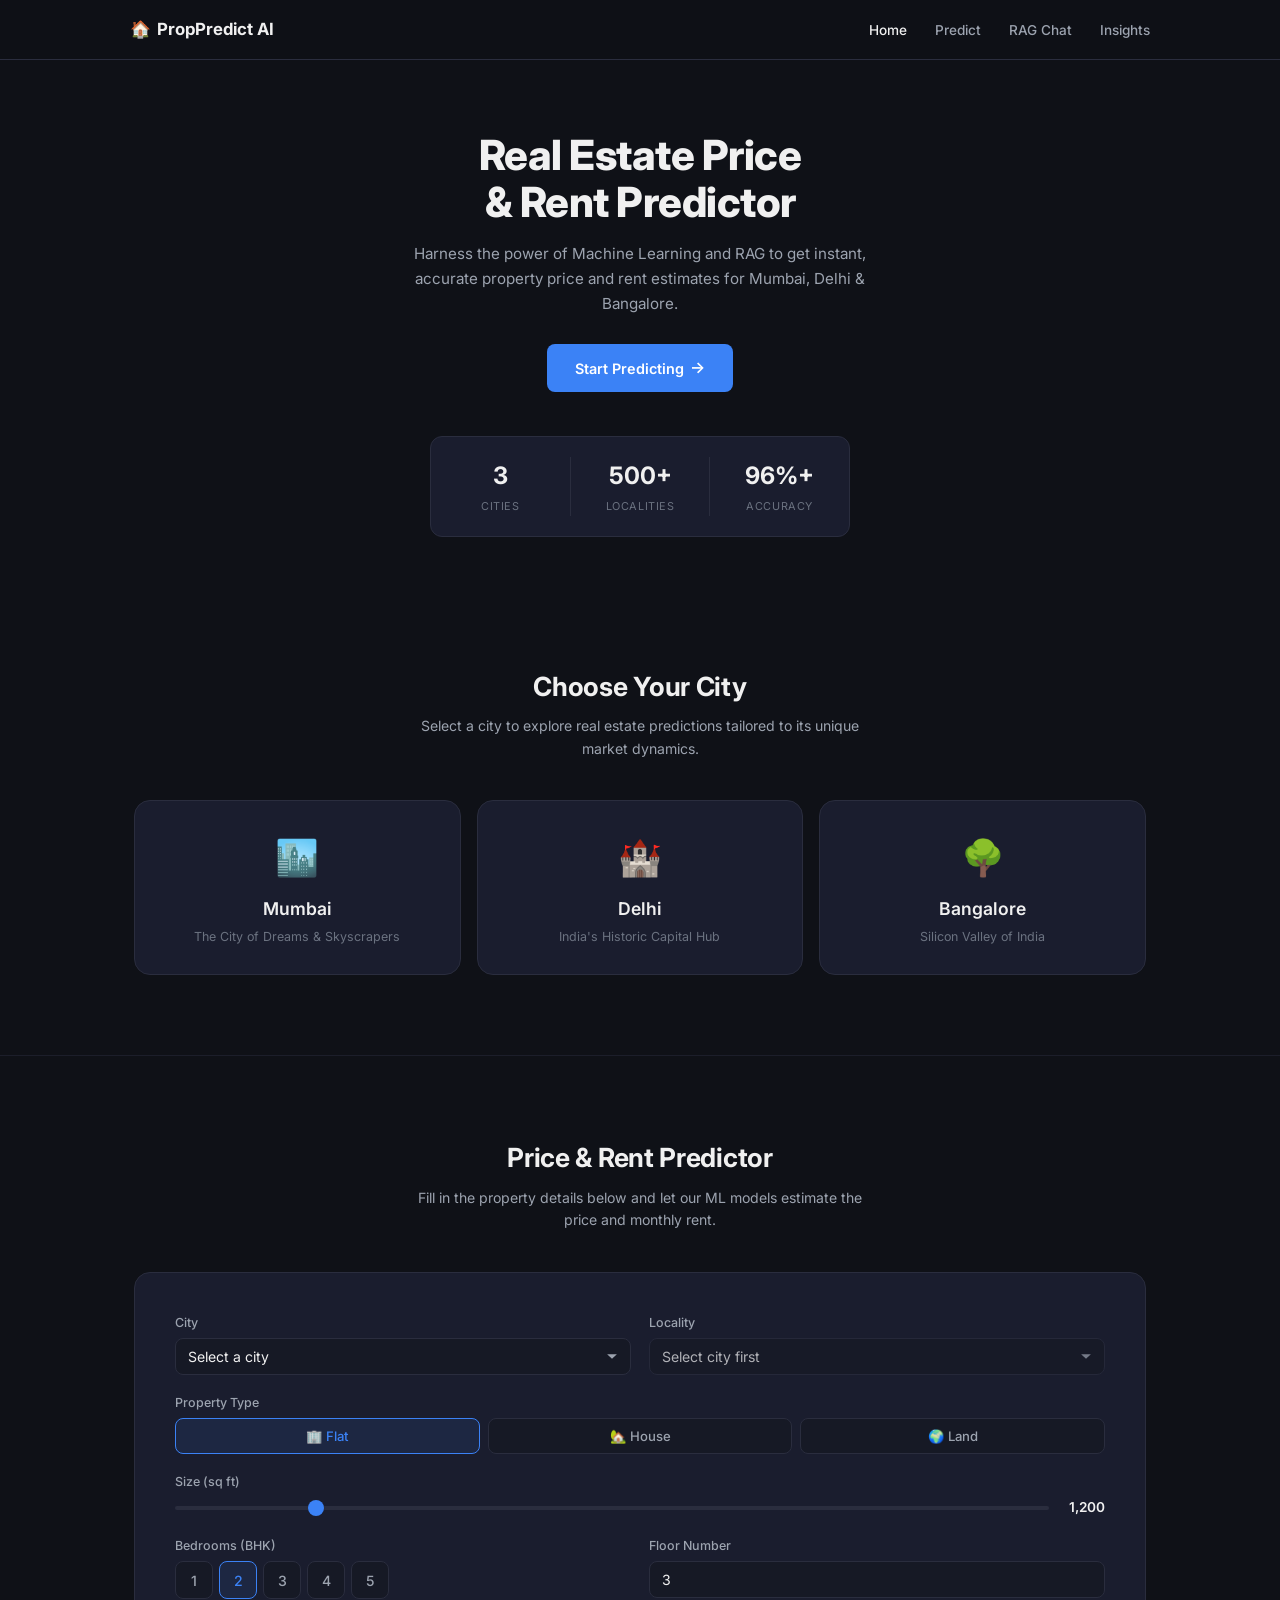
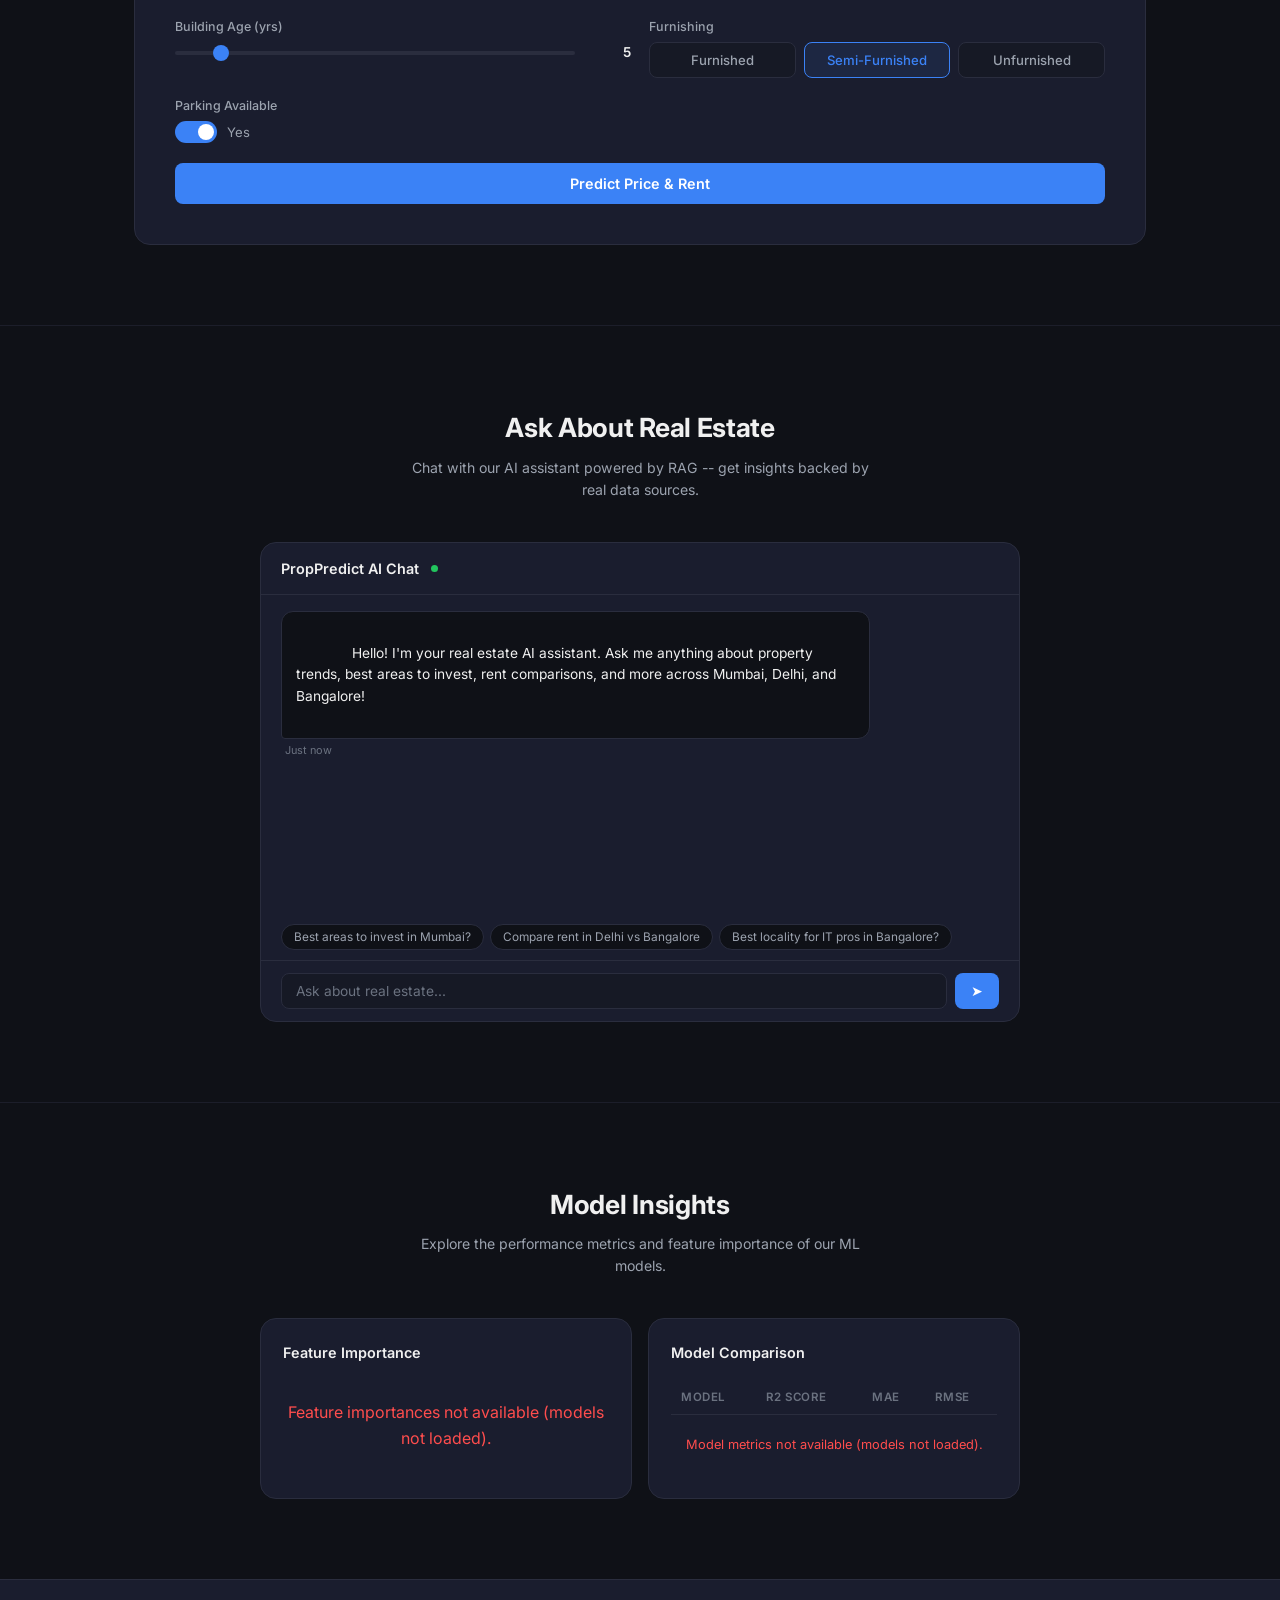
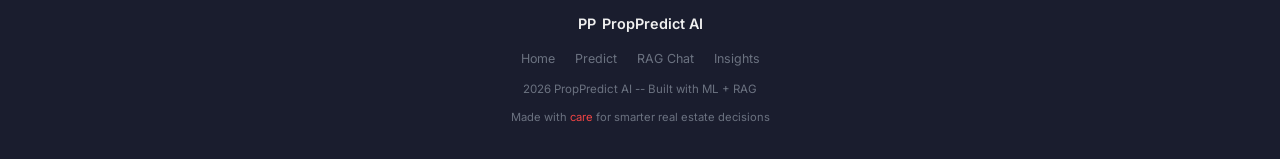
==== commit 18d03d4c: "Accuracy Change" ====
--- a/public/index.html
+++ b/public/index.html
@@ -55,7 +55,7 @@
           <div class="label">Localities</div>
         </div>
         <div class="hero-stat">
-          <div class="number">95%+</div>
+          <div class="number">96%+</div>
           <div class="label">Accuracy</div>
         </div>
       </div>
